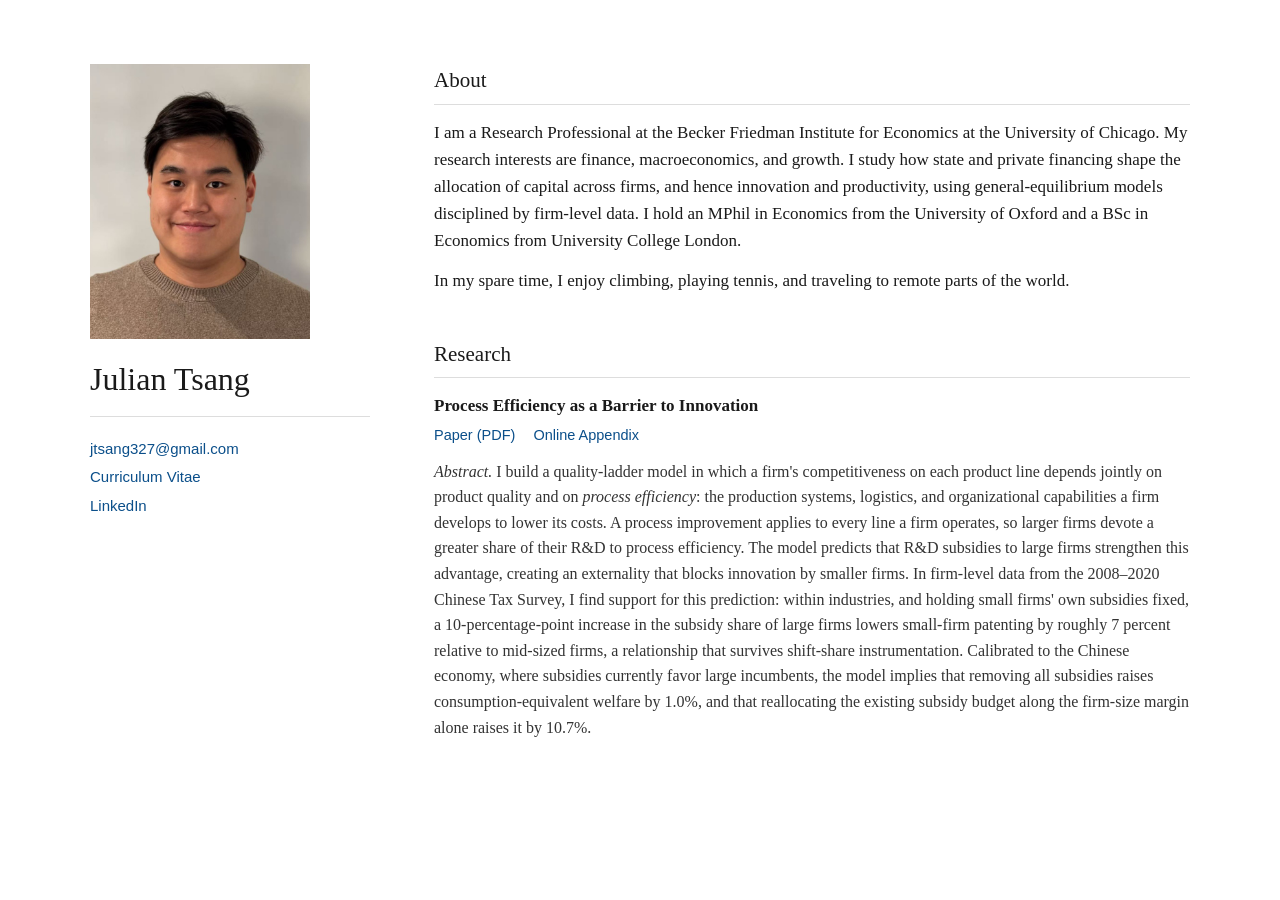
==== home/index.html @ b5d412f8 "Add alternate home page and CV Co-Authored-By: Claude Opus 5.5 <noreply@anthropic.com>" ====
<!DOCTYPE html>
<html lang="en">
<head>
<meta charset="utf-8">
<meta name="viewport" content="width=device-width, initial-scale=1">
<meta name="robots" content="noindex, nofollow">
<title>Julian Tsang</title>
<style>
  body {
    margin: 0;
    color: #1a1a1a;
    background: #fff;
    font-family: Georgia, "Times New Roman", serif;
    font-size: 17px;
    line-height: 1.6;
  }
  .wrap {
    max-width: 1100px;
    margin: 0 auto;
    padding: 64px 48px 80px;
    display: grid;
    grid-template-columns: 280px 1fr;
    column-gap: 64px;
  }
  a { color: #0b4f8a; text-decoration: none; }
  a:hover { text-decoration: underline; }

  aside .photo {
    display: block;
    width: 220px;
    height: auto;
    margin-bottom: 22px;
  }
  aside h1 {
    margin: 0 0 18px;
    font-size: 32px;
    font-weight: normal;
    line-height: 1.15;
  }
  aside ul {
    list-style: none;
    margin: 0;
    padding: 18px 0 0;
    border-top: 1px solid #ddd;
    font-family: "Helvetica Neue", Helvetica, Arial, sans-serif;
    font-size: 15px;
    line-height: 1.9;
  }

  main h2 {
    margin: 0 0 14px;
    font-size: 21px;
    font-weight: normal;
    border-bottom: 1px solid #ddd;
    padding-bottom: 6px;
  }
  main h2 + * { margin-top: 0; }
  main section + section { margin-top: 44px; }
  main p { margin: 0 0 12px; }

  .paper-title { font-weight: bold; }
  .paper-links {
    font-family: "Helvetica Neue", Helvetica, Arial, sans-serif;
    font-size: 14.5px;
    margin: 4px 0 0;
  }
  .paper-links > * { margin-right: 14px; }
  .abstract {
    margin-top: 12px;
    font-size: 16px;
    color: #333;
  }

  @media (max-width: 800px) {
    .wrap { display: block; padding: 36px 22px 60px; }
    aside { margin-bottom: 36px; }
  }
</style>
</head>
<body>
<div class="wrap">

  <aside>
    <img class="photo" src="../files/Tsang_photo.jpg" alt="Photo of Julian Tsang">
    <h1>Julian Tsang</h1>
    <ul>
      <li><a href="mailto:jtsang327@gmail.com">jtsang327@gmail.com</a></li>
      <li><a href="../files/Julian_Tsang_CV.pdf">Curriculum Vitae</a></li>
      <li><a href="https://www.linkedin.com/in/julianhltsang/">LinkedIn</a></li>
    </ul>
  </aside>

  <main>
    <section>
      <h2>About</h2>
      <p>I am a Research Professional at the Becker Friedman Institute for Economics at the University of Chicago. My research interests are finance, macroeconomics, and growth. I study how state and private financing shape the allocation of capital across firms, and hence innovation and productivity, using general-equilibrium models disciplined by firm-level data. I hold an MPhil in Economics from the University of Oxford and a BSc in Economics from University College London.</p>
      <p>In my spare time, I enjoy climbing, playing tennis, and traveling to remote parts of the world.</p>
    </section>

    <section>
      <h2>Research</h2>
      <div class="paper-title">Process Efficiency as a Barrier to Innovation</div>
      <div class="paper-links">
        <a href="../files/Tsang_Process_Efficiency.pdf">Paper (PDF)</a>
        <a href="../files/Tsang_Process_Efficiency_Online_Appendix.pdf">Online Appendix</a>
      </div>
      <div class="abstract">
        <i>Abstract.</i> I build a quality-ladder model in which a firm's competitiveness on each product line depends jointly on product quality and on <i>process efficiency</i>: the production systems, logistics, and organizational capabilities a firm develops to lower its costs. A process improvement applies to every line a firm operates, so larger firms devote a greater share of their R&amp;D to process efficiency. The model predicts that R&amp;D subsidies to large firms strengthen this advantage, creating an externality that blocks innovation by smaller firms. In firm-level data from the 2008&ndash;2020 Chinese Tax Survey, I find support for this prediction: within industries, and holding small firms' own subsidies fixed, a 10-percentage-point increase in the subsidy share of large firms lowers small-firm patenting by roughly 7 percent relative to mid-sized firms, a relationship that survives shift-share instrumentation. Calibrated to the Chinese economy, where subsidies currently favor large incumbents, the model implies that removing all subsidies raises consumption-equivalent welfare by 1.0%, and that reallocating the existing subsidy budget along the firm-size margin alone raises it by 10.7%.
      </div>
    </section>
  </main>

</div>
</body>
</html>
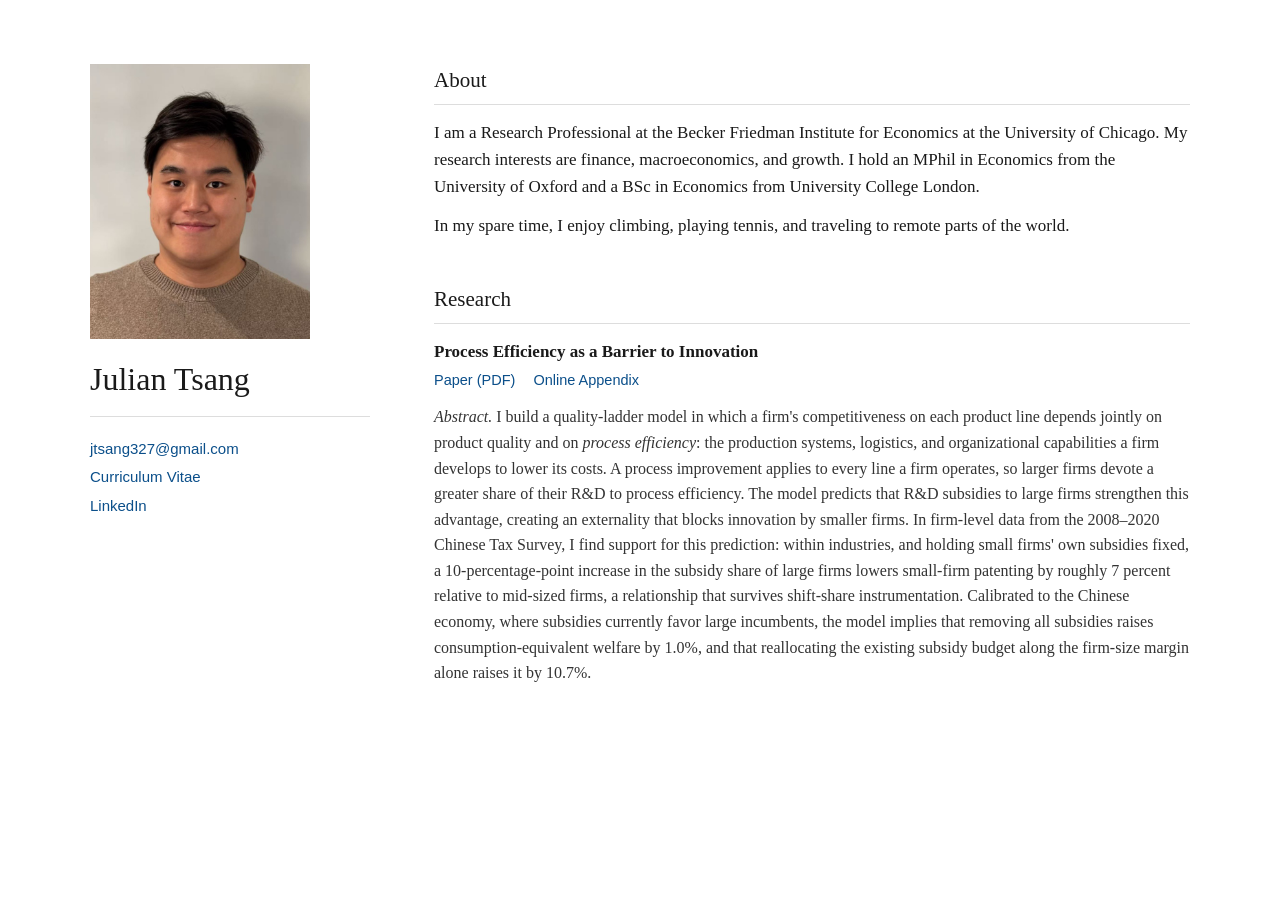
==== commit 0a76befc: "Shorten About text on alternate page Co-Authored-By: Claude Opus 5.5 <noreply@anthropic.com>" ====
--- a/home/index.html
+++ b/home/index.html
@@ -93,7 +93,7 @@
   <main>
     <section>
       <h2>About</h2>
-      <p>I am a Research Professional at the Becker Friedman Institute for Economics at the University of Chicago. My research interests are finance, macroeconomics, and growth. I study how state and private financing shape the allocation of capital across firms, and hence innovation and productivity, using general-equilibrium models disciplined by firm-level data. I hold an MPhil in Economics from the University of Oxford and a BSc in Economics from University College London.</p>
+      <p>I am a Research Professional at the Becker Friedman Institute for Economics at the University of Chicago. My research interests are finance, macroeconomics, and growth. I hold an MPhil in Economics from the University of Oxford and a BSc in Economics from University College London.</p>
       <p>In my spare time, I enjoy climbing, playing tennis, and traveling to remote parts of the world.</p>
     </section>
 
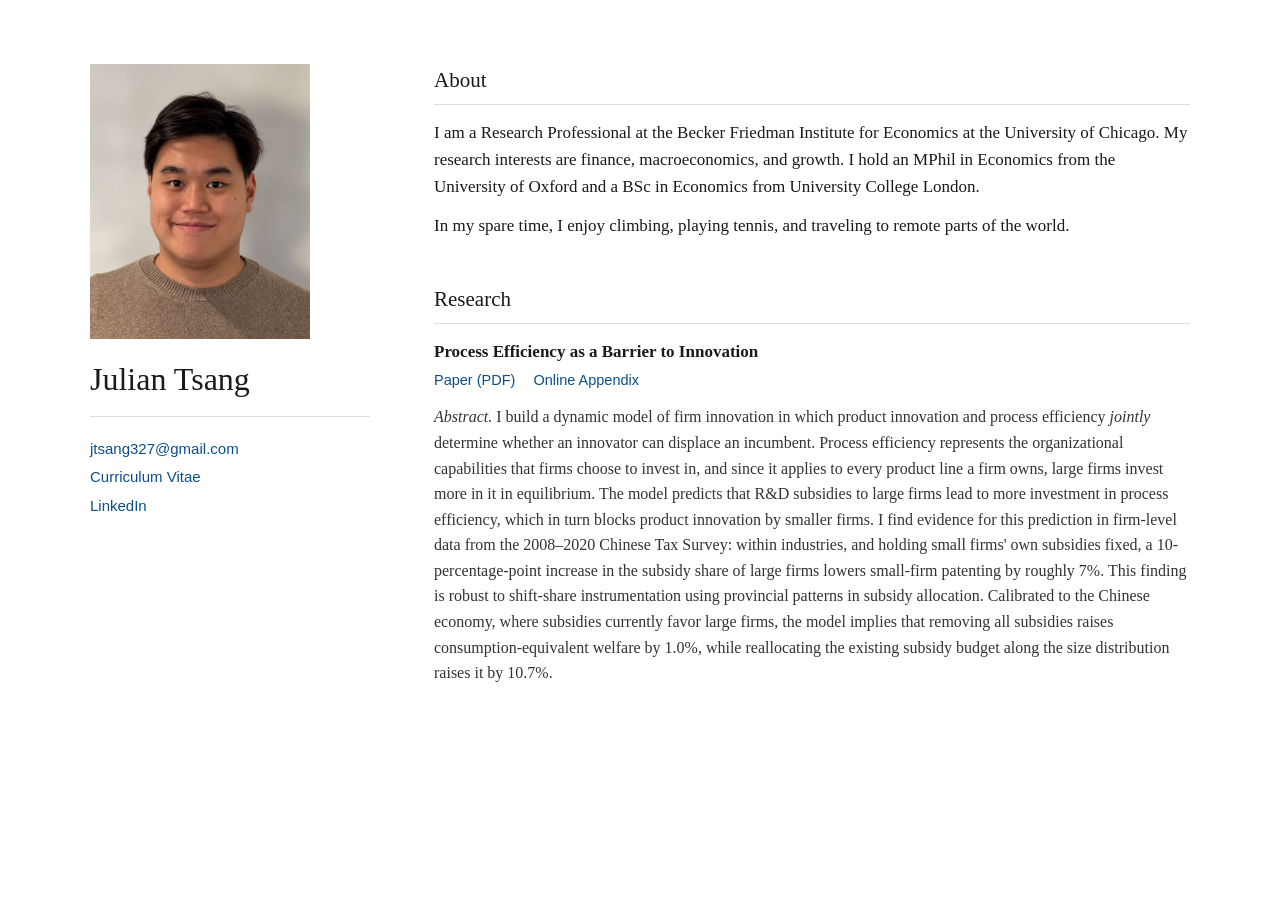
==== commit 4807d194: "Update working paper, abstract, Online Appendix link and CV to the latest versions; add alternate re" ====
--- a/home/index.html
+++ b/home/index.html
@@ -102,10 +102,10 @@
       <div class="paper-title">Process Efficiency as a Barrier to Innovation</div>
       <div class="paper-links">
         <a href="../files/Tsang_Process_Efficiency.pdf">Paper (PDF)</a>
-        <a href="../files/Tsang_Process_Efficiency_Online_Appendix.pdf">Online Appendix</a>
+        <a href="../files/Process_Efficiency_Online_Appendix.pdf">Online Appendix</a>
       </div>
       <div class="abstract">
-        <i>Abstract.</i> I build a quality-ladder model in which a firm's competitiveness on each product line depends jointly on product quality and on <i>process efficiency</i>: the production systems, logistics, and organizational capabilities a firm develops to lower its costs. A process improvement applies to every line a firm operates, so larger firms devote a greater share of their R&amp;D to process efficiency. The model predicts that R&amp;D subsidies to large firms strengthen this advantage, creating an externality that blocks innovation by smaller firms. In firm-level data from the 2008&ndash;2020 Chinese Tax Survey, I find support for this prediction: within industries, and holding small firms' own subsidies fixed, a 10-percentage-point increase in the subsidy share of large firms lowers small-firm patenting by roughly 7 percent relative to mid-sized firms, a relationship that survives shift-share instrumentation. Calibrated to the Chinese economy, where subsidies currently favor large incumbents, the model implies that removing all subsidies raises consumption-equivalent welfare by 1.0%, and that reallocating the existing subsidy budget along the firm-size margin alone raises it by 10.7%.
+        <i>Abstract.</i> I build a dynamic model of firm innovation in which product innovation and process efficiency <i>jointly</i> determine whether an innovator can displace an incumbent. Process efficiency represents the organizational capabilities that firms choose to invest in, and since it applies to every product line a firm owns, large firms invest more in it in equilibrium. The model predicts that R&amp;D subsidies to large firms lead to more investment in process efficiency, which in turn blocks product innovation by smaller firms. I find evidence for this prediction in firm-level data from the 2008&ndash;2020 Chinese Tax Survey: within industries, and holding small firms' own subsidies fixed, a 10-percentage-point increase in the subsidy share of large firms lowers small-firm patenting by roughly 7%. This finding is robust to shift-share instrumentation using provincial patterns in subsidy allocation. Calibrated to the Chinese economy, where subsidies currently favor large firms, the model implies that removing all subsidies raises consumption-equivalent welfare by 1.0%, while reallocating the existing subsidy budget along the size distribution raises it by 10.7%.
       </div>
     </section>
   </main>
